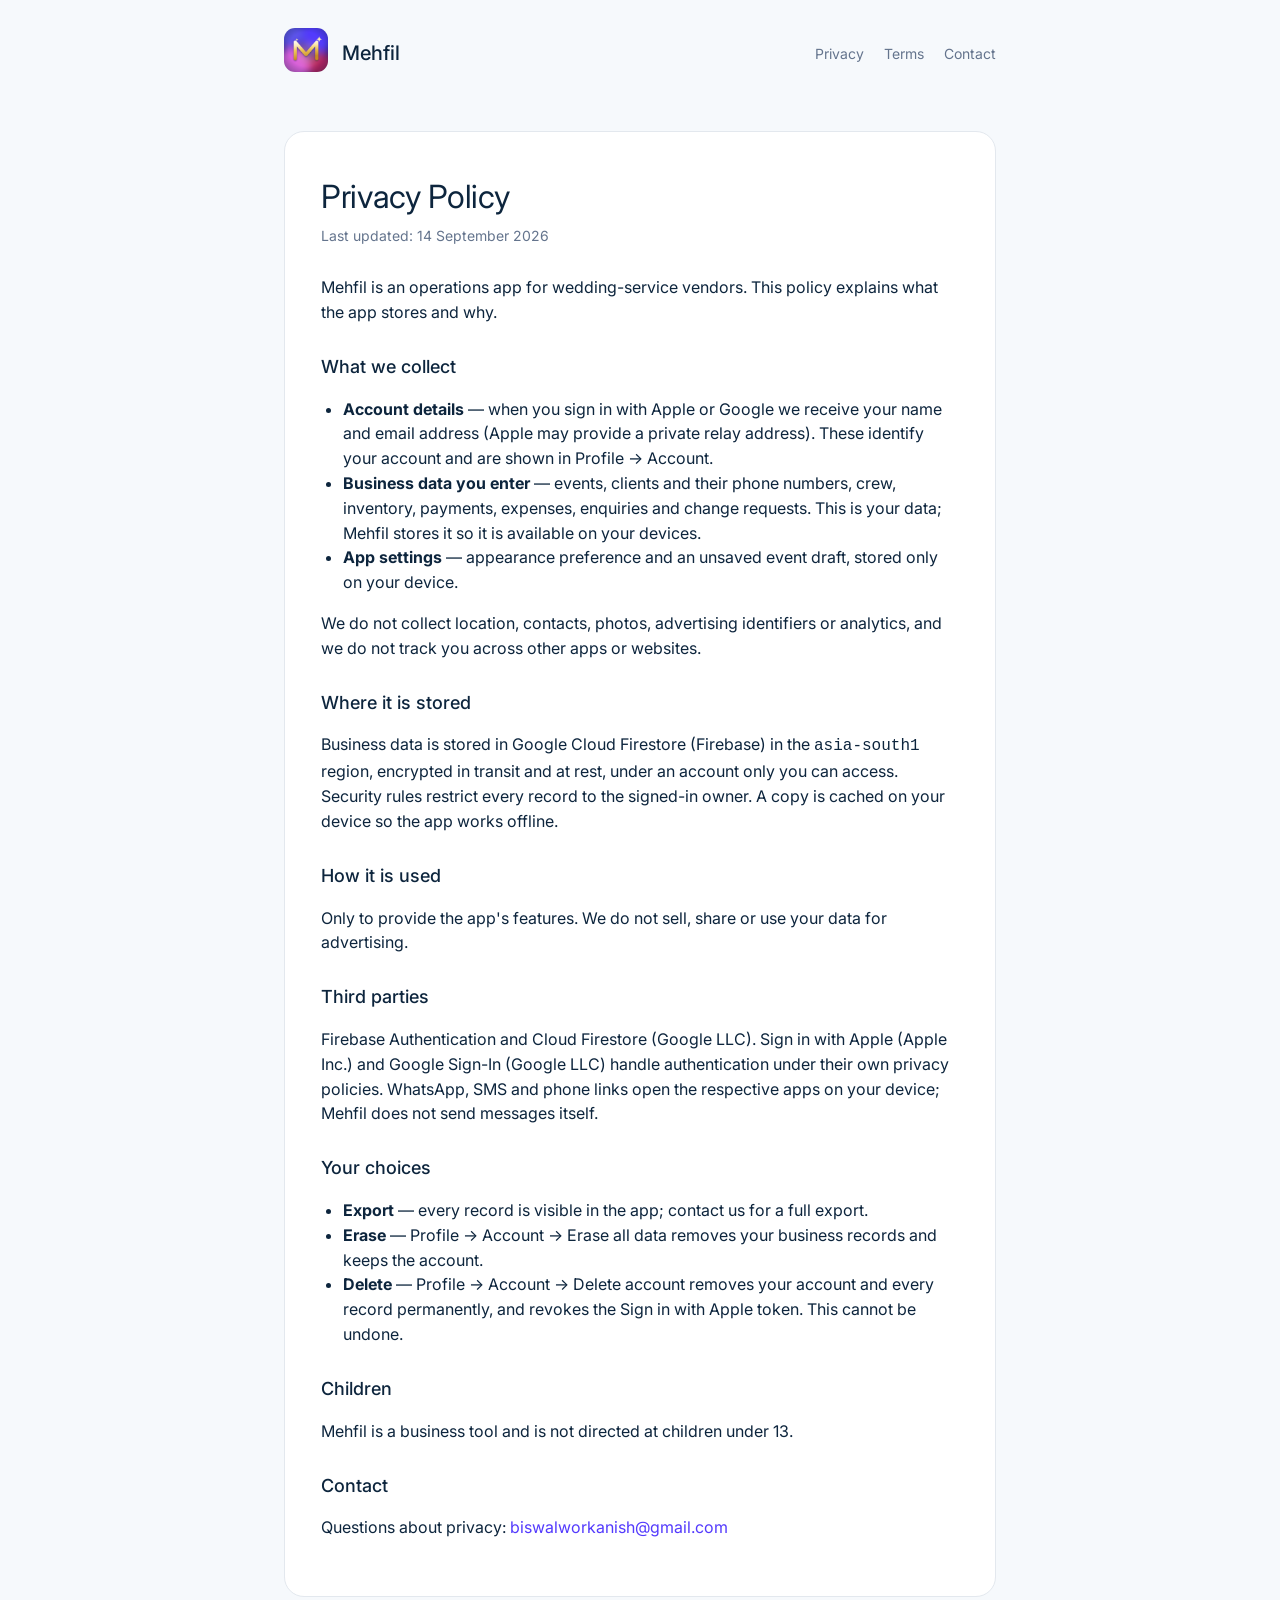
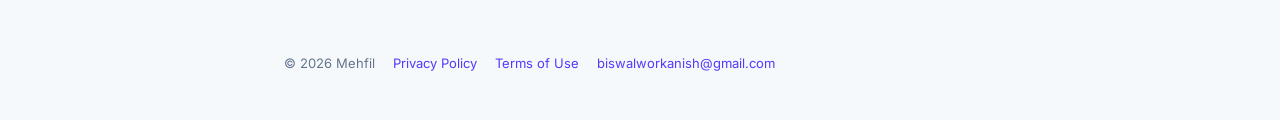
==== privacy/index.html @ 5b49a9f1 "Mehfil website: homepage, privacy policy, terms" ====
<!doctype html>
<html lang="en">
<head><meta charset="utf-8"><meta name="viewport" content="width=device-width, initial-scale=1"><link rel="icon" href="/favicon.png"><link rel="apple-touch-icon" href="/apple-touch-icon.png"><link rel="preconnect" href="https://fonts.googleapis.com"><link href="https://fonts.googleapis.com/css2?family=Inter:wght@300;400;500&display=swap" rel="stylesheet"><link rel="stylesheet" href="/style.css"><title>Privacy Policy — Mehfil</title></head>
<body>
<header><div class="wrap"><a href="/"><img src="/icon.png" alt=""></a><span class="name">Mehfil</span><nav><a href="/privacy/">Privacy</a><a href="/terms/">Terms</a><a href="mailto:biswalworkanish@gmail.com">Contact</a></nav></div></header>
<main class="wrap"><article>
<h1>Privacy Policy</h1>
<div class="date">Last updated: 14 September 2026</div>
<p>Mehfil is an operations app for wedding-service vendors. This policy explains what the app stores and why.</p>
<h2>What we collect</h2>
<ul>
<li><strong>Account details</strong> — when you sign in with Apple or Google we receive your name and email address (Apple may provide a private relay address). These identify your account and are shown in Profile → Account.</li>
<li><strong>Business data you enter</strong> — events, clients and their phone numbers, crew, inventory, payments, expenses, enquiries and change requests. This is your data; Mehfil stores it so it is available on your devices.</li>
<li><strong>App settings</strong> — appearance preference and an unsaved event draft, stored only on your device.</li>
</ul>
<p>We do not collect location, contacts, photos, advertising identifiers or analytics, and we do not track you across other apps or websites.</p>
<h2>Where it is stored</h2>
<p>Business data is stored in Google Cloud Firestore (Firebase) in the <code>asia-south1</code> region, encrypted in transit and at rest, under an account only you can access. Security rules restrict every record to the signed-in owner. A copy is cached on your device so the app works offline.</p>
<h2>How it is used</h2>
<p>Only to provide the app's features. We do not sell, share or use your data for advertising.</p>
<h2>Third parties</h2>
<p>Firebase Authentication and Cloud Firestore (Google LLC). Sign in with Apple (Apple Inc.) and Google Sign-In (Google LLC) handle authentication under their own privacy policies. WhatsApp, SMS and phone links open the respective apps on your device; Mehfil does not send messages itself.</p>
<h2>Your choices</h2>
<ul>
<li><strong>Export</strong> — every record is visible in the app; contact us for a full export.</li>
<li><strong>Erase</strong> — Profile → Account → Erase all data removes your business records and keeps the account.</li>
<li><strong>Delete</strong> — Profile → Account → Delete account removes your account and every record permanently, and revokes the Sign in with Apple token. This cannot be undone.</li>
</ul>
<h2>Children</h2>
<p>Mehfil is a business tool and is not directed at children under 13.</p>
<h2>Contact</h2>
<p>Questions about privacy: <a href="mailto:biswalworkanish@gmail.com">biswalworkanish@gmail.com</a></p>
</article></main>
<footer><div class="wrap"><span>© 2026 Mehfil</span><a href="/privacy/">Privacy Policy</a><a href="/terms/">Terms of Use</a><a href="mailto:biswalworkanish@gmail.com">biswalworkanish@gmail.com</a></div></footer>
</body>
</html>
---- style.css ----
:root { --ink:#0D253D; --mute:#64748D; --ground:#F6F9FC; --surface:#fff; --line:#E3E8EE; --indigo:#533AFD; --navy:#1C1E54; --gold:#F4CD5A; }
* { box-sizing:border-box }
body { margin:0; font-family:Inter,-apple-system,BlinkMacSystemFont,"Segoe UI",Roboto,sans-serif; color:var(--ink); background:var(--ground); line-height:1.55; -webkit-font-smoothing:antialiased }
a { color:var(--indigo); text-decoration:none } a:hover { text-decoration:underline }
.wrap { max-width:760px; margin:0 auto; padding:0 24px }
header { padding:28px 0 } header .wrap { display:flex; align-items:center; gap:14px }
header img { width:44px; height:44px; border-radius:11px }
header .name { font-size:20px; font-weight:500; color:var(--ink) }
header nav { margin-left:auto; display:flex; gap:20px; font-size:14px; color:var(--mute) } header nav a { color:var(--mute) }
.hero { padding:56px 0 40px } .hero h1 { font-size:44px; font-weight:300; letter-spacing:-0.02em; line-height:1.1; margin:0 0 16px }
.hero p { font-size:19px; color:var(--mute); margin:0 0 28px; max-width:560px }
.hero .icon { width:120px; height:120px; border-radius:28px; box-shadow:0 16px 40px rgba(28,30,84,.25); margin-bottom:28px }
.pill { display:inline-block; background:var(--navy); color:#fff; padding:12px 22px; border-radius:999px; font-weight:500; font-size:15px }
.pill.soft { background:#fff; color:var(--ink); border:1px solid var(--line) }
.grid { display:grid; grid-template-columns:repeat(auto-fit,minmax(220px,1fr)); gap:16px; padding:8px 0 56px }
.card { background:var(--surface); border:1px solid var(--line); border-radius:16px; padding:22px }
.card h3 { margin:0 0 6px; font-size:16px; font-weight:500 } .card p { margin:0; color:var(--mute); font-size:15px }
article { background:var(--surface); border:1px solid var(--line); border-radius:20px; padding:40px 36px; margin:24px 0 56px }
article h1 { font-size:32px; font-weight:400; letter-spacing:-0.01em; margin:0 0 4px } article .date { color:var(--mute); font-size:14px; margin-bottom:28px }
article h2 { font-size:18px; font-weight:500; margin:28px 0 8px } article p, article li { font-size:16px } article ul, article ol { padding-left:22px }
footer { padding:0 0 48px; color:var(--mute); font-size:13px } footer .wrap { display:flex; gap:18px; flex-wrap:wrap }
@media (max-width:600px){ .hero h1{font-size:34px} article{padding:28px 20px} }
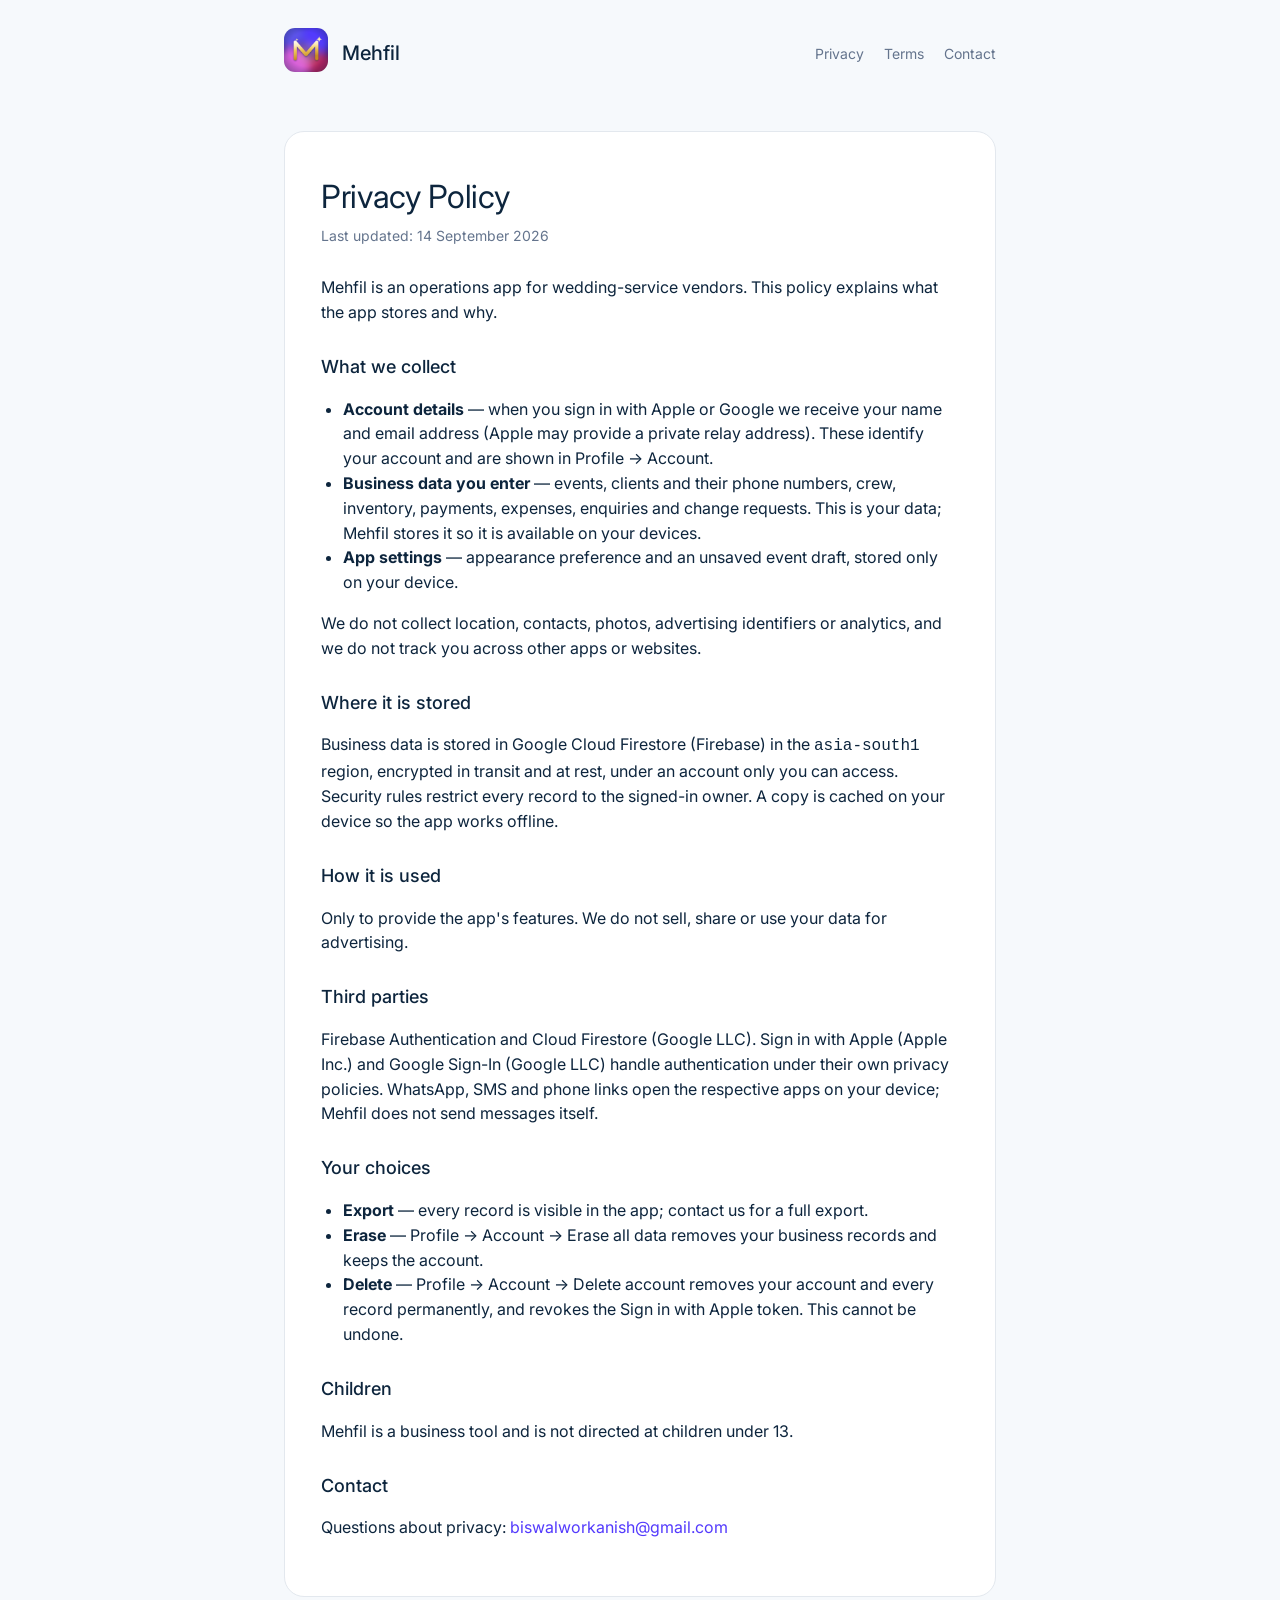
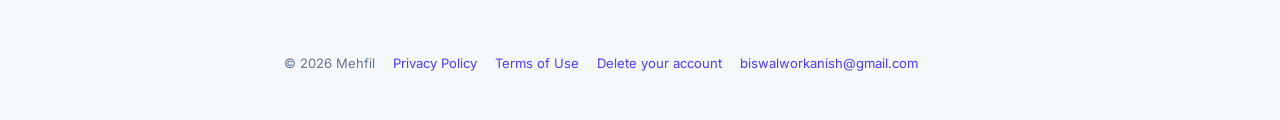
==== commit ea0e2be7: "Account deletion page" ====
--- a/privacy/index.html
+++ b/privacy/index.html
@@ -31,6 +31,6 @@
 <h2>Contact</h2>
 <p>Questions about privacy: <a href="mailto:biswalworkanish@gmail.com">biswalworkanish@gmail.com</a></p>
 </article></main>
-<footer><div class="wrap"><span>© 2026 Mehfil</span><a href="/privacy/">Privacy Policy</a><a href="/terms/">Terms of Use</a><a href="mailto:biswalworkanish@gmail.com">biswalworkanish@gmail.com</a></div></footer>
+<footer><div class="wrap"><span>© 2026 Mehfil</span><a href="/privacy/">Privacy Policy</a><a href="/terms/">Terms of Use</a><a href="/delete-account/">Delete your account</a><a href="mailto:biswalworkanish@gmail.com">biswalworkanish@gmail.com</a></div></footer>
 </body>
 </html>
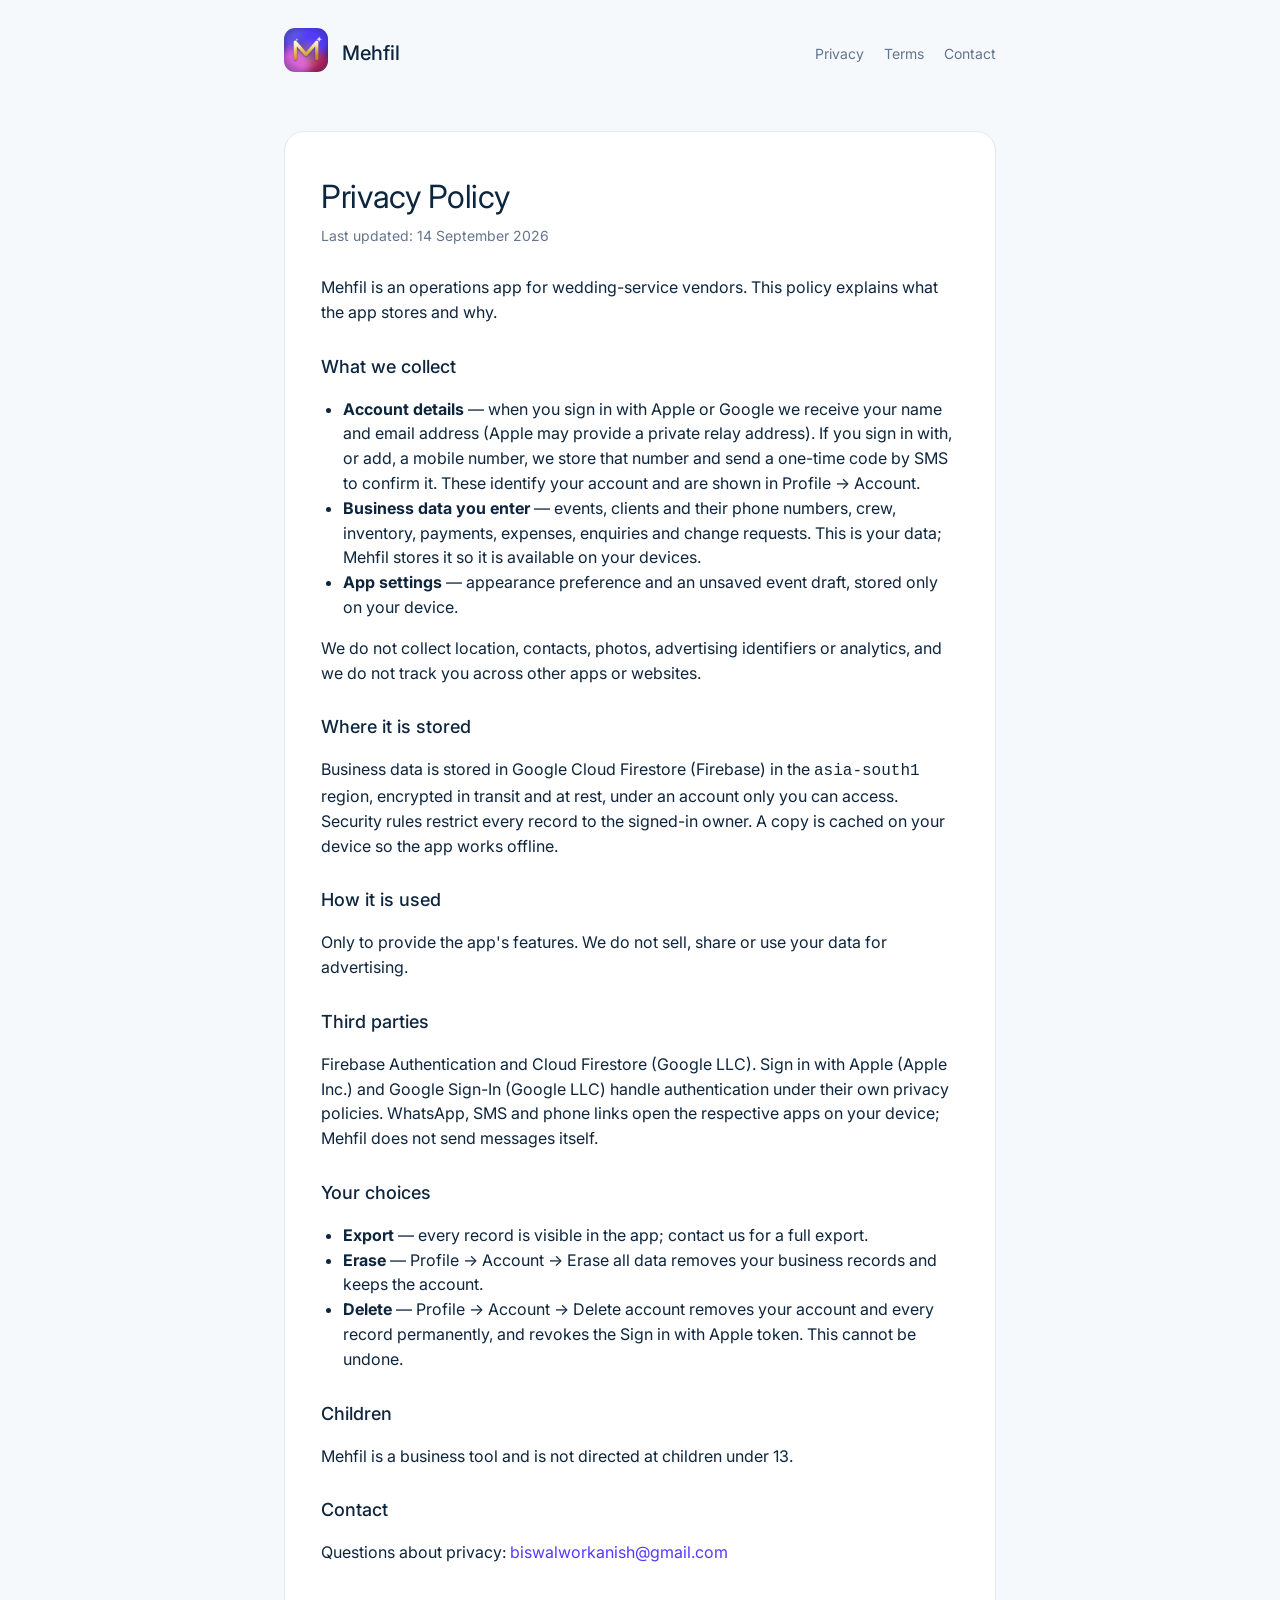
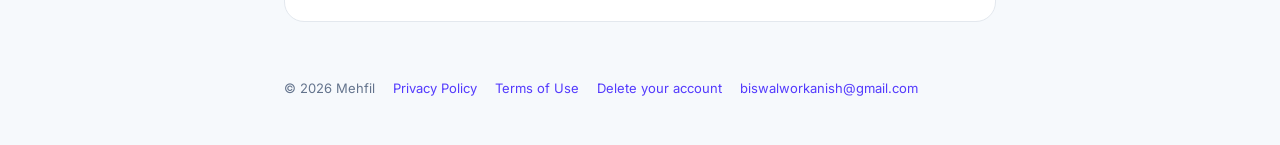
==== commit c3b496fe: "Account deletion page, privacy policy mentions OTP" ====
--- a/privacy/index.html
+++ b/privacy/index.html
@@ -9,7 +9,7 @@
 <p>Mehfil is an operations app for wedding-service vendors. This policy explains what the app stores and why.</p>
 <h2>What we collect</h2>
 <ul>
-<li><strong>Account details</strong> — when you sign in with Apple or Google we receive your name and email address (Apple may provide a private relay address). These identify your account and are shown in Profile → Account.</li>
+<li><strong>Account details</strong> — when you sign in with Apple or Google we receive your name and email address (Apple may provide a private relay address). If you sign in with, or add, a mobile number, we store that number and send a one-time code by SMS to confirm it. These identify your account and are shown in Profile → Account.</li>
 <li><strong>Business data you enter</strong> — events, clients and their phone numbers, crew, inventory, payments, expenses, enquiries and change requests. This is your data; Mehfil stores it so it is available on your devices.</li>
 <li><strong>App settings</strong> — appearance preference and an unsaved event draft, stored only on your device.</li>
 </ul>
